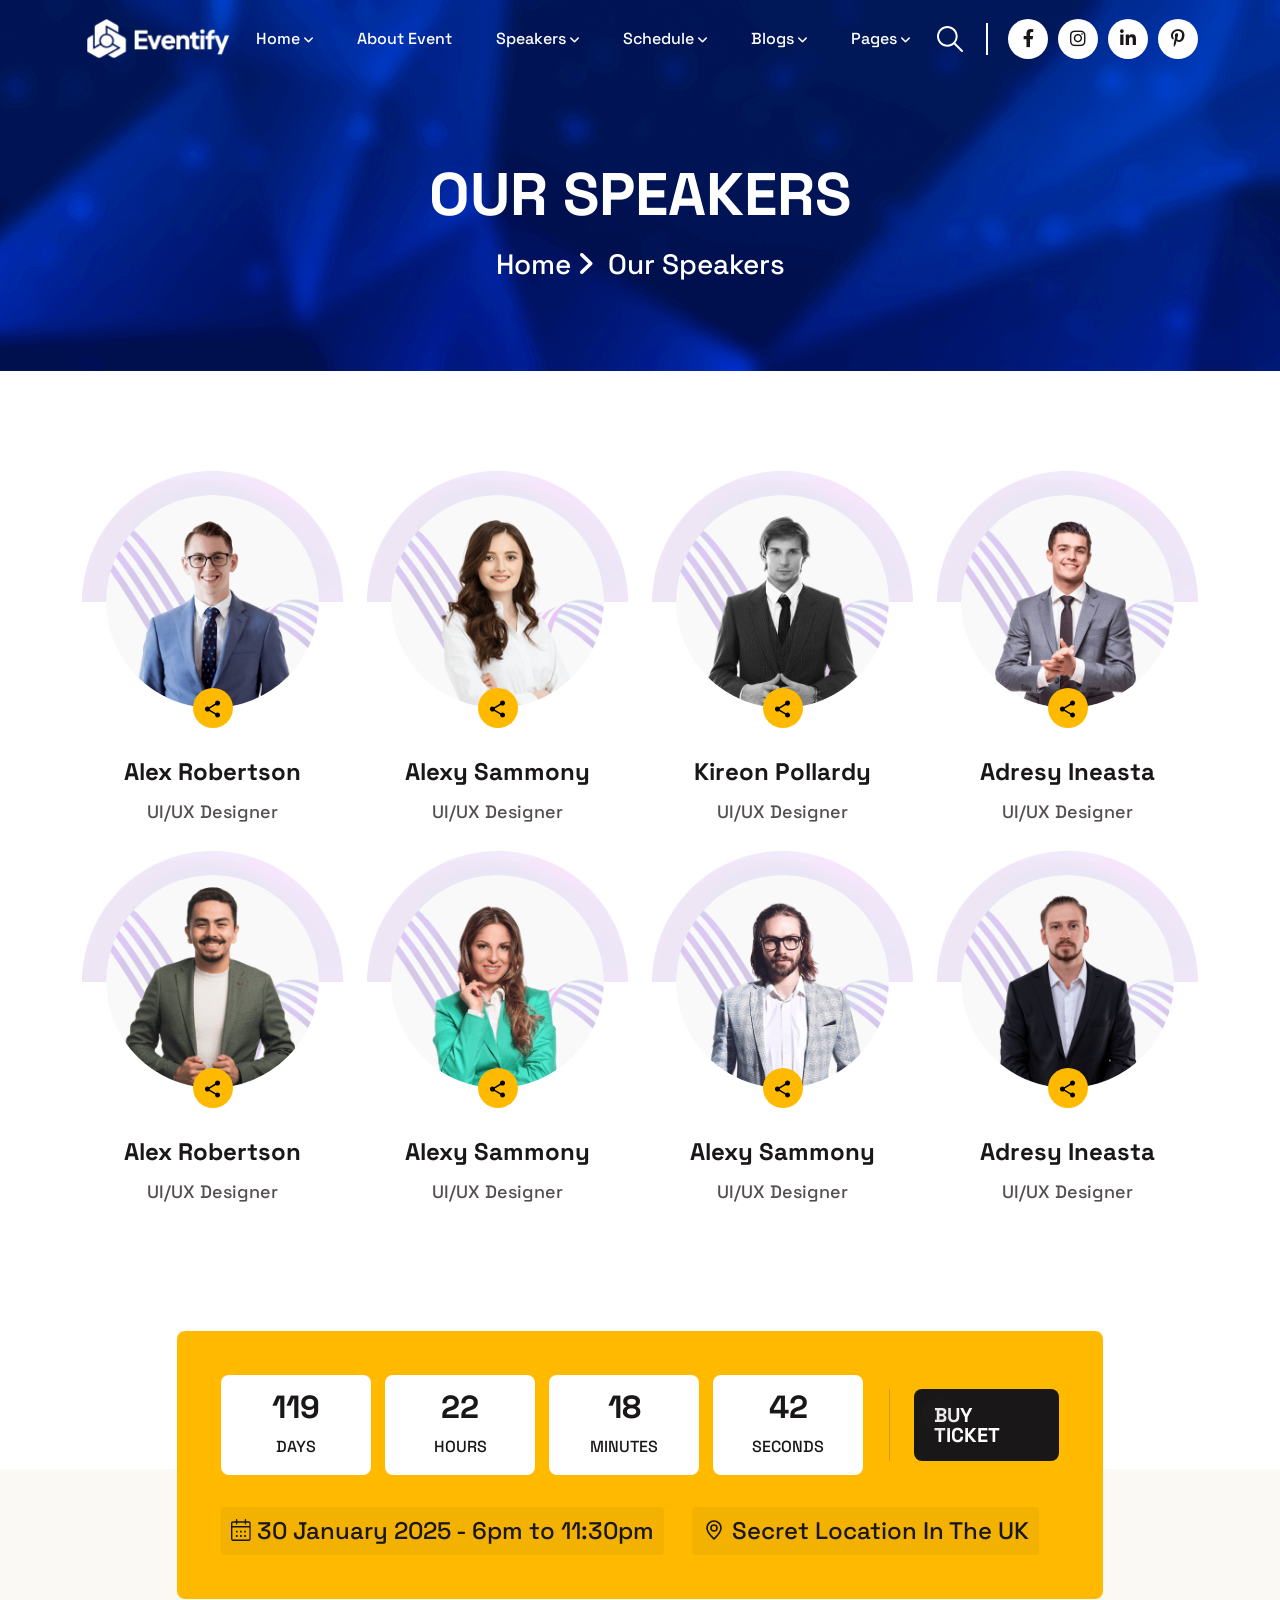
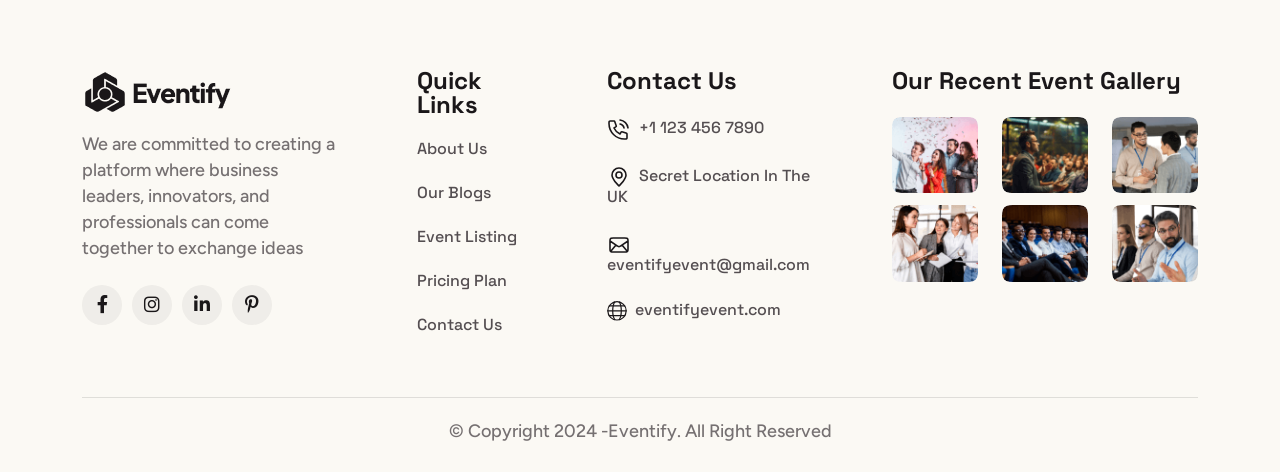
==== speakers.html @ 8be5aff8 "files" ====
<!DOCTYPE html>
<html lang="en">
	<head>
		<meta charset="UTF-8" />
		<meta name="viewport" content="width=device-width, initial-scale=1.0" />
		<title>Eventify- Event And Conference Theme</title>

		<!--=====FAB ICON=======-->
		<link rel="shortcut icon" href="assets/img/logo/fav-logo1.png" />

		<!--===== CSS LINK =======-->
		<link rel="stylesheet" href="assets/css/vendor/bootstrap.min.css" />
		<link rel="stylesheet" href="assets/css/vendor/aos.css" />
		<link rel="stylesheet" href="assets/css/vendor/fontawesome.css" />
		<link rel="stylesheet" href="assets/css/vendor/magnific-popup.css" />
		<link rel="stylesheet" href="assets/css/vendor/mobile.css" />
		<link rel="stylesheet" href="assets/css/vendor/owlcarousel.min.css" />
		<link rel="stylesheet" href="assets/css/vendor/sidebar.css" />
		<link rel="stylesheet" href="assets/css/vendor/slick-slider.css" />
		<link rel="stylesheet" href="assets/css/vendor/nice-select.css" />
		<link rel="stylesheet" href="assets/css/vendor/odometer.css" />
		<link rel="stylesheet" href="assets/css/main.css" />

		<!--=====  JS SCRIPT LINK =======-->
		<script src="assets/js/vendor/jquery-3.7.1.min.js"></script>
	</head>
	<body class="homepage1-body">
		<!-- Popup Section -->
		<div id="popup" class="popup-overlay d-none">
			<div class="popup-content">
				<span class="close-btn" id="close-popup">&times;</span>
				<div class="popup-icon">
					<img src="assets/img/logo/popup-logo.png" alt="" />
				</div>
				<div class="space32"></div>
				<div class="heading2">
					<h2>Grow your business with our agency</h2>
					<div class="space8"></div>
					<ul>
						<li><img src="assets/img/icons/check3.svg" alt="" />Elevate User Experience Expertise</li>
						<li><img src="assets/img/icons/check3.svg" alt="" /> Elevate Your UI/UX Skills Designer</li>
						<li><img src="assets/img/icons/check3.svg" alt="" />Join Leading UI/UX Event the Year</li>
					</ul>
				</div>
				<div class="space50"></div>
				<a class="vl-btn2" href="contact.html"
					><span class="demo">Buy Ticket Now</span><span class="arrow"><i class="fa-solid fa-arrow-right"></i></span>
				</a>
				<p class="no-thanks">No thanks</p>
			</div>
		</div>
		<!--===== PRELOADER STARTS =======-->
		<div class="preloader">
			<div class="loading-container">
				<div class="loading"></div>
				<div id="loading-icon"><img src="assets/img/logo/preloader.png" alt="" /></div>
			</div>
		</div>
		<!--===== PRELOADER ENDS =======-->

		<!--===== PAGE PROGRESS START=======-->
		<div class="paginacontainer">
			<div class="progress-wrap">
				<svg class="progress-circle svg-content" width="100%" height="100%" viewBox="-1 -1 102 102">
					<path d="M50,1 a49,49 0 0,1 0,98 a49,49 0 0,1 0,-98" />
				</svg>
			</div>
		</div>
		<!--===== PAGE PROGRESS END=======-->

		<!--=====HEADER START=======-->
		<header>
			<div class="header-area homepage1 header header-sticky d-none d-lg-block" id="header">
				<div class="container">
					<div class="row">
						<div class="col-lg-12">
							<div class="header-elements">
								<div class="site-logo">
									<a href="index.html"><img src="assets/img/logo/logo1.png" alt="" /></a>
								</div>
								<div class="main-menu">
									<ul>
										<li>
											<a href="#">Home <i class="fa-solid fa-angle-down"></i></a>
											<div class="tp-submenu">
												<div class="row">
													<div class="col-lg-12">
														<div class="all-images-menu">
															<div class="homemenu-thumb">
																<div class="img1">
																	<img src="assets/img/all-images/demo/demo-img1.png" alt="" />
																</div>
																<div class="homemenu-btn">
																	<a class="vl-btn1" href="index.html">View Demo </a>
																</div>
																<div class="homemenu-text">
																	<a href="index.html">Eventify-Homepage 01</a>
																</div>
															</div>

															<div class="homemenu-thumb">
																<div class="img1">
																	<img src="assets/img/all-images/demo/demo-img2.png" alt="" />
																</div>
																<div class="homemenu-btn">
																	<a class="vl-btn1" href="index2.html">View Demo </a>
																</div>
																<div class="homemenu-text">
																	<a href="index2.html">Eventify-Homepage 02</a>
																</div>
															</div>

															<div class="homemenu-thumb">
																<div class="img1">
																	<img src="assets/img/all-images/demo/demo-img3.png" alt="" />
																</div>
																<div class="homemenu-btn">
																	<a class="vl-btn1" href="index3.html">View Demo </a>
																</div>
																<div class="homemenu-text">
																	<a href="index3.html">Eventify-Homepage 03</a>
																</div>
															</div>

															<div class="homemenu-thumb">
																<div class="img1">
																	<img src="assets/img/all-images/demo/demo-img4.png" alt="" />
																</div>
																<div class="homemenu-btn">
																	<a class="vl-btn1" href="index4.html">View Demo </a>
																</div>
																<div class="homemenu-text">
																	<a href="index4.html">Eventify-Homepage 04</a>
																</div>
															</div>

															<div class="homemenu-thumb" style="margin: 0">
																<div class="img1">
																	<img src="assets/img/all-images/demo/demo-img5.png" alt="" />
																</div>
																<div class="homemenu-btn">
																	<a class="vl-btn1" href="index5.html">View Demo </a>
																</div>
																<div class="homemenu-text">
																	<a href="index5.html">Eventify-Homepage 05</a>
																</div>
															</div>
														</div>

														<div class="all-images-menu">
															<div class="homemenu-thumb">
																<div class="img1">
																	<img src="assets/img/all-images/demo/demo-img6.png" alt="" />
																</div>
																<div class="homemenu-btn">
																	<a class="vl-btn1" href="index6.html">View Demo </a>
																</div>
																<div class="homemenu-text">
																	<a href="index6.html">Eventify-Homepage 06</a>
																</div>
															</div>

															<div class="homemenu-thumb">
																<div class="img1">
																	<img src="assets/img/all-images/demo/demo-img7.png" alt="" />
																</div>
																<div class="homemenu-btn">
																	<a class="vl-btn1" href="index7.html">View Demo </a>
																</div>
																<div class="homemenu-text">
																	<a href="index7.html">Eventify-Homepage 07</a>
																</div>
															</div>

															<div class="homemenu-thumb">
																<div class="img1">
																	<img src="assets/img/all-images/demo/demo-img8.png" alt="" />
																</div>
																<div class="homemenu-btn">
																	<a class="vl-btn1" href="index8.html">View Demo </a>
																</div>
																<div class="homemenu-text">
																	<a href="index8.html">Eventify-Homepage 08</a>
																</div>
															</div>

															<div class="homemenu-thumb">
																<div class="img1">
																	<img src="assets/img/all-images/demo/demo-img9.png" alt="" />
																</div>
																<div class="homemenu-btn">
																	<a class="vl-btn1" href="index9.html">View Demo </a>
																</div>
																<div class="homemenu-text">
																	<a href="index9.html">Eventify-Homepage 09</a>
																</div>
															</div>

															<div class="homemenu-thumb" style="margin: 0">
																<div class="img1">
																	<img src="assets/img/all-images/demo/demo-img10.png" alt="" />
																</div>
																<div class="homemenu-btn">
																	<a class="vl-btn1" href="index10.html">View Demo </a>
																</div>
																<div class="homemenu-text">
																	<a href="index10.html">Eventify-Homepage 10</a>
																</div>
															</div>
														</div>
													</div>
												</div>
											</div>
										</li>
										<li><a href="about.html">About Event</a></li>
										<li>
											<a href="#">Speakers <i class="fa-solid fa-angle-down"></i></a>
											<ul class="dropdown-padding">
												<li><a href="speakers.html">Speakers</a></li>
												<li><a href="speakers-single.html">Speakers Details</a></li>
											</ul>
										</li>

										<li>
											<a href="#">Schedule <i class="fa-solid fa-angle-down"></i></a>
											<ul class="dropdown-padding">
												<li><a href="event.html">Our Event</a></li>
												<li><a href="event-schedule.html">Event Schedule</a></li>
												<li><a href="event-single.html">Event Details</a></li>
											</ul>
										</li>
										<li>
											<a href="#">Blogs <i class="fa-solid fa-angle-down"></i></a>
											<ul class="dropdown-padding">
												<li><a href="blog.html">Our Blog</a></li>
												<li><a href="blog-single.html">Blog Details</a></li>
											</ul>
										</li>
										<li>
											<a href="#">Pages <i class="fa-solid fa-angle-down"></i></a>
											<ul class="dropdown-padding">
												<li><a href="memories.html">Our Memories</a></li>
												<li><a href="pricing-plan.html">Pricing Plan</a></li>
												<li><a href="faq.html">FAQ,s</a></li>
												<li><a href="contact.html">Contact Us</a></li>
											</ul>
										</li>
									</ul>
								</div>
								<div class="btn-area">
									<div class="search-icon header__search header-search-btn">
										<a href="#"><img src="assets/img/icons/search1.svg" alt="" /></a>
									</div>
									<ul>
										<li>
											<a href="#"><i class="fa-brands fa-facebook-f"></i></a>
										</li>
										<li>
											<a href="#"><i class="fa-brands fa-instagram"></i></a>
										</li>
										<li>
											<a href="#"><i class="fa-brands fa-linkedin-in"></i></a>
										</li>
										<li>
											<a href="#" class="m-0"><i class="fa-brands fa-pinterest-p"></i></a>
										</li>
									</ul>
								</div>

								<div class="header-search-form-wrapper">
									<div class="tx-search-close tx-close"><i class="fa-solid fa-xmark"></i></div>
									<div class="header-search-container">
										<form role="search" class="search-form">
											<input type="search" class="search-field" placeholder="Search …" value="" name="s" />
											<button type="submit" class="search-submit"><img src="assets/img/icons/search1.svg" alt="" /></button>
										</form>
									</div>
								</div>
								<div class="body-overlay"></div>
							</div>
						</div>
					</div>
				</div>
			</div>
		</header>
		<!--=====HEADER END =======-->

		<!--===== MOBILE HEADER STARTS =======-->
		<div class="mobile-header mobile-haeder1 d-block d-lg-none">
			<div class="container-fluid">
				<div class="col-12">
					<div class="mobile-header-elements">
						<div class="mobile-logo">
							<a href="index.html"><img src="assets/img/logo/logo1.png" alt="" /></a>
						</div>
						<div class="mobile-nav-icon dots-menu">
							<i class="fa-solid fa-bars-staggered"></i>
						</div>
					</div>
				</div>
			</div>
		</div>

		<div class="mobile-sidebar mobile-sidebar1">
			<div class="logosicon-area">
				<div class="logos">
					<img src="assets/img/logo/logo2.png" alt="" />
				</div>
				<div class="menu-close">
					<i class="fa-solid fa-xmark"></i>
				</div>
			</div>
			<div class="mobile-nav mobile-nav1">
				<ul class="mobile-nav-list nav-list1">
					<li>
						<a href="#">Home </a>
						<ul class="sub-menu">
							<li><a href="index.html">Home One</a></li>
							<li><a href="index2.html">Home Two</a></li>
							<li><a href="index3.html">Home Three</a></li>
							<li><a href="index4.html">Home Four</a></li>
							<li><a href="index5.html">Home Five</a></li>
							<li><a href="index6.html">Home Six</a></li>
							<li><a href="index7.html">Home Seven</a></li>
							<li><a href="index8.html">Home Eight</a></li>
							<li><a href="index9.html">Home Nine</a></li>
							<li><a href="index10.html">Home Ten</a></li>
						</ul>
					</li>
					<li><a href="about.html">About Event</a></li>
					<li>
						<a href="features.html">Speakers</a>
						<ul class="sub-menu">
							<li><a href="speakers.html">Speakers</a></li>
							<li><a href="speakers-single.html">Speakers Details</a></li>
						</ul>
					</li>
					<li>
						<a href="features.html">Schedule</a>
						<ul class="sub-menu">
							<li><a href="event.html">Our Event</a></li>
							<li><a href="event-schedule.html">Event Schedule</a></li>
							<li><a href="event-single.html">Event Details</a></li>
						</ul>
					</li>
					<li>
						<a href="#">Blogs</a>
						<ul class="sub-menu">
							<li><a href="blog.html">Our Blog</a></li>
							<li><a href="blog-single.html">Blog Details</a></li>
						</ul>
					</li>
					<li>
						<a href="#">Pages</a>
						<ul class="sub-menu">
							<li><a href="memories.html">Our Memories</a></li>
							<li><a href="pricing-plan.html">Pricing Plan</a></li>
							<li><a href="faq.html">FAQ,s</a></li>
							<li><a href="contact.html">Contact Us</a></li>
						</ul>
					</li>
					<li><a href="contact.html">Contact Us</a></li>
				</ul>
				<div class="allmobilesection">
					<a href="contact.html" class="vl-btn1">Contact Now</a>
					<div class="single-footer">
						<h3>Contact Info</h3>
						<div class="footer1-contact-info">
							<div class="contact-info-single">
								<div class="contact-info-icon">
									<span><i class="fa-solid fa-phone-volume"></i></span>
								</div>
								<div class="contact-info-text">
									<a href="tel:+3(924)4596512">+3(924)4596512</a>
								</div>
							</div>
							<div class="contact-info-single">
								<div class="contact-info-icon">
									<span><i class="fa-solid fa-envelope"></i></span>
								</div>
								<div class="contact-info-text">
									<a href="mailto:info@example.com">info@example.com</a>
								</div>
							</div>
							<div class="single-footer">
								<h3>Our Location</h3>
								<div class="contact-info-single">
									<div class="contact-info-icon">
										<span><i class="fa-solid fa-location-dot"></i></span>
									</div>
									<div class="contact-info-text">
										<a href="mailto:info@example.com"
											>55 East Birchwood Ave.Brooklyn, <br />
											New York 11201,United States</a
										>
									</div>
								</div>
							</div>
							<div class="single-footer">
								<h3>Social Links</h3>
								<div class="social-links-mobile-menu">
									<ul>
										<li>
											<a href="#"><i class="fa-brands fa-facebook-f"></i></a>
										</li>
										<li>
											<a href="#"><i class="fa-brands fa-instagram"></i></a>
										</li>
										<li>
											<a href="#"><i class="fa-brands fa-linkedin-in"></i></a>
										</li>
										<li>
											<a href="#"><i class="fa-brands fa-youtube"></i></a>
										</li>
									</ul>
								</div>
							</div>
						</div>
					</div>
				</div>
			</div>
		</div>
		<!--===== MOBILE HEADER STARTS =======-->

		<!--===== HERO AREA STARTS =======-->
		<div class="inner-page-header" style="background-image: url(assets/img/bg/header-bg6.png)">
			<div class="container">
				<div class="row">
					<div class="col-lg-5 m-auto">
						<div class="heading1 text-center">
							<h1>Our Speakers</h1>
							<div class="space20"></div>
							<a href="index.html">Home <i class="fa-solid fa-angle-right"></i> <span>Our Speakers</span></a>
						</div>
					</div>
				</div>
			</div>
		</div>
		<!--===== HERO AREA ENDS =======-->

		<!--===== TEAM AREA STARTS =======-->
		<div class="team-sperkers-section-area sp1">
			<div class="container">
				<div class="row">
					<div class="col-lg-3 col-md-6">
						<div class="our-team-boxarea">
							<div class="team-widget-area">
								<img src="assets/img/elements/elements25.png" alt="" class="elements21" />
								<img src="assets/img/elements/elements26.png" alt="" class="elements22" />
								<div class="img1">
									<img src="assets/img/all-images/team/team-img12.png" alt="" class="team-img4" />
									<div class="share">
										<a href="#"><img src="assets/img/icons/share1.svg" alt="" /></a>
									</div>
									<ul>
										<li>
											<a href="#" class="icon1"><i class="fa-brands fa-facebook-f"></i></a>
										</li>
										<li>
											<a href="#" class="icon2"><i class="fa-brands fa-linkedin-in"></i></a>
										</li>
										<li>
											<a href="#" class="icon3"><i class="fa-brands fa-instagram"></i></a>
										</li>
										<li>
											<a href="#" class="icon4"><i class="fa-brands fa-pinterest-p"></i></a>
										</li>
									</ul>
								</div>
							</div>
							<div class="space28"></div>
							<div class="content-area">
								<a href="speakers-single.html">Alex Robertson</a>
								<div class="space16"></div>
								<p>UI/UX Designer</p>
							</div>
						</div>
					</div>

					<div class="col-lg-3 col-md-6">
						<div class="our-team-boxarea">
							<div class="team-widget-area">
								<img src="assets/img/elements/elements25.png" alt="" class="elements21" />
								<img src="assets/img/elements/elements26.png" alt="" class="elements22" />
								<div class="img1">
									<img src="assets/img/all-images/team/team-img13.png" alt="" class="team-img4" />
									<div class="share">
										<a href="#"><img src="assets/img/icons/share1.svg" alt="" /></a>
									</div>
									<ul>
										<li>
											<a href="#" class="icon1"><i class="fa-brands fa-facebook-f"></i></a>
										</li>
										<li>
											<a href="#" class="icon2"><i class="fa-brands fa-linkedin-in"></i></a>
										</li>
										<li>
											<a href="#" class="icon3"><i class="fa-brands fa-instagram"></i></a>
										</li>
										<li>
											<a href="#" class="icon4"><i class="fa-brands fa-pinterest-p"></i></a>
										</li>
									</ul>
								</div>
							</div>
							<div class="space28"></div>
							<div class="content-area">
								<a href="speakers-single.html">Alexy Sammony</a>
								<div class="space16"></div>
								<p>UI/UX Designer</p>
							</div>
						</div>
					</div>
					<div class="col-lg-3 col-md-6">
						<div class="our-team-boxarea">
							<div class="team-widget-area">
								<img src="assets/img/elements/elements25.png" alt="" class="elements21" />
								<img src="assets/img/elements/elements26.png" alt="" class="elements22" />
								<div class="img1">
									<img src="assets/img/all-images/team/team-img14.png" alt="" class="team-img4" />
									<div class="share">
										<a href="#"><img src="assets/img/icons/share1.svg" alt="" /></a>
									</div>
									<ul>
										<li>
											<a href="#" class="icon1"><i class="fa-brands fa-facebook-f"></i></a>
										</li>
										<li>
											<a href="#" class="icon2"><i class="fa-brands fa-linkedin-in"></i></a>
										</li>
										<li>
											<a href="#" class="icon3"><i class="fa-brands fa-instagram"></i></a>
										</li>
										<li>
											<a href="#" class="icon4"><i class="fa-brands fa-pinterest-p"></i></a>
										</li>
									</ul>
								</div>
							</div>
							<div class="space28"></div>
							<div class="content-area">
								<a href="speakers-single.html">Kireon Pollardy</a>
								<div class="space16"></div>
								<p>UI/UX Designer</p>
							</div>
						</div>
					</div>
					<div class="col-lg-3 col-md-6">
						<div class="our-team-boxarea">
							<div class="team-widget-area">
								<img src="assets/img/elements/elements25.png" alt="" class="elements21" />
								<img src="assets/img/elements/elements26.png" alt="" class="elements22" />
								<div class="img1">
									<img src="assets/img/all-images/team/team-img15.png" alt="" class="team-img4" />
									<div class="share">
										<a href="#"><img src="assets/img/icons/share1.svg" alt="" /></a>
									</div>
									<ul>
										<li>
											<a href="#" class="icon1"><i class="fa-brands fa-facebook-f"></i></a>
										</li>
										<li>
											<a href="#" class="icon2"><i class="fa-brands fa-linkedin-in"></i></a>
										</li>
										<li>
											<a href="#" class="icon3"><i class="fa-brands fa-instagram"></i></a>
										</li>
										<li>
											<a href="#" class="icon4"><i class="fa-brands fa-pinterest-p"></i></a>
										</li>
									</ul>
								</div>
							</div>
							<div class="space28"></div>
							<div class="content-area">
								<a href="speakers-single.html">Adresy Ineasta</a>
								<div class="space16"></div>
								<p>UI/UX Designer</p>
							</div>
						</div>
					</div>
					<div class="col-lg-3 col-md-6">
						<div class="our-team-boxarea">
							<div class="team-widget-area">
								<img src="assets/img/elements/elements25.png" alt="" class="elements21" />
								<img src="assets/img/elements/elements26.png" alt="" class="elements22" />
								<div class="img1">
									<img src="assets/img/all-images/team/team-img16.png" alt="" class="team-img4" />
									<div class="share">
										<a href="#"><img src="assets/img/icons/share1.svg" alt="" /></a>
									</div>
									<ul>
										<li>
											<a href="#" class="icon1"><i class="fa-brands fa-facebook-f"></i></a>
										</li>
										<li>
											<a href="#" class="icon2"><i class="fa-brands fa-linkedin-in"></i></a>
										</li>
										<li>
											<a href="#" class="icon3"><i class="fa-brands fa-instagram"></i></a>
										</li>
										<li>
											<a href="#" class="icon4"><i class="fa-brands fa-pinterest-p"></i></a>
										</li>
									</ul>
								</div>
							</div>
							<div class="space28"></div>
							<div class="content-area">
								<a href="speakers-single.html">Alex Robertson</a>
								<div class="space16"></div>
								<p>UI/UX Designer</p>
							</div>
						</div>
					</div>
					<div class="col-lg-3 col-md-6">
						<div class="our-team-boxarea">
							<div class="team-widget-area">
								<img src="assets/img/elements/elements25.png" alt="" class="elements21" />
								<img src="assets/img/elements/elements26.png" alt="" class="elements22" />
								<div class="img1">
									<img src="assets/img/all-images/team/team-img17.png" alt="" class="team-img4" />
									<div class="share">
										<a href="#"><img src="assets/img/icons/share1.svg" alt="" /></a>
									</div>
									<ul>
										<li>
											<a href="#" class="icon1"><i class="fa-brands fa-facebook-f"></i></a>
										</li>
										<li>
											<a href="#" class="icon2"><i class="fa-brands fa-linkedin-in"></i></a>
										</li>
										<li>
											<a href="#" class="icon3"><i class="fa-brands fa-instagram"></i></a>
										</li>
										<li>
											<a href="#" class="icon4"><i class="fa-brands fa-pinterest-p"></i></a>
										</li>
									</ul>
								</div>
							</div>
							<div class="space28"></div>
							<div class="content-area">
								<a href="speakers-single.html">Alexy Sammony</a>
								<div class="space16"></div>
								<p>UI/UX Designer</p>
							</div>
						</div>
					</div>
					<div class="col-lg-3 col-md-6">
						<div class="our-team-boxarea">
							<div class="team-widget-area">
								<img src="assets/img/elements/elements25.png" alt="" class="elements21" />
								<img src="assets/img/elements/elements26.png" alt="" class="elements22" />
								<div class="img1">
									<img src="assets/img/all-images/team/team-img18.png" alt="" class="team-img4" />
									<div class="share">
										<a href="#"><img src="assets/img/icons/share1.svg" alt="" /></a>
									</div>
									<ul>
										<li>
											<a href="#" class="icon1"><i class="fa-brands fa-facebook-f"></i></a>
										</li>
										<li>
											<a href="#" class="icon2"><i class="fa-brands fa-linkedin-in"></i></a>
										</li>
										<li>
											<a href="#" class="icon3"><i class="fa-brands fa-instagram"></i></a>
										</li>
										<li>
											<a href="#" class="icon4"><i class="fa-brands fa-pinterest-p"></i></a>
										</li>
									</ul>
								</div>
							</div>
							<div class="space28"></div>
							<div class="content-area">
								<a href="speakers-single.html">Alexy Sammony</a>
								<div class="space16"></div>
								<p>UI/UX Designer</p>
							</div>
						</div>
					</div>
					<div class="col-lg-3 col-md-6">
						<div class="our-team-boxarea">
							<div class="team-widget-area">
								<img src="assets/img/elements/elements25.png" alt="" class="elements21" />
								<img src="assets/img/elements/elements26.png" alt="" class="elements22" />
								<div class="img1">
									<img src="assets/img/all-images/team/team-img19.png" alt="" class="team-img4" />
									<div class="share">
										<a href="#"><img src="assets/img/icons/share1.svg" alt="" /></a>
									</div>
									<ul>
										<li>
											<a href="#" class="icon1"><i class="fa-brands fa-facebook-f"></i></a>
										</li>
										<li>
											<a href="#" class="icon2"><i class="fa-brands fa-linkedin-in"></i></a>
										</li>
										<li>
											<a href="#" class="icon3"><i class="fa-brands fa-instagram"></i></a>
										</li>
										<li>
											<a href="#" class="icon4"><i class="fa-brands fa-pinterest-p"></i></a>
										</li>
									</ul>
								</div>
							</div>
							<div class="space28"></div>
							<div class="content-area">
								<a href="speakers-single.html">Adresy Ineasta</a>
								<div class="space16"></div>
								<p>UI/UX Designer</p>
							</div>
						</div>
					</div>
				</div>
			</div>
		</div>
		<!--===== TEAM AREA ENDS =======-->

		<!--===== CTA AREA STARTS =======-->
		<div class="cta1-section-area d-lg-block d-block">
			<div class="container">
				<div class="row">
					<div class="col-lg-10 m-auto">
						<div class="cta1-main-boxarea">
							<div class="timer-btn-area">
								<div class="timer">
									<div class="time-box">
										<span id="days1" class="time-value">119</span>
										<br />
									</div>
									<div class="space14"></div>
									<div class="time-box">
										<span id="hours1" class="time-value">22</span>
										<br />
									</div>
									<div class="space14"></div>
									<div class="time-box">
										<span id="minutes1" class="time-value">18</span>
										<br />
									</div>
									<div class="space14"></div>
									<div class="time-box" style="margin: 0 26px 0 0">
										<span id="seconds1" class="time-value">44</span>
										<br />
									</div>
								</div>
								<div class="btn-area1">
									<a href="pricing-plan.html" class="vl-btn1">Buy Ticket</a>
								</div>
							</div>
							<ul>
								<li>
									<a href="#"><img src="assets/img/icons/calender1.svg" alt="" />30 January 2025 - 6pm to 11:30pm</a>
								</li>
								<li class="m-0">
									<a href="#"><img src="assets/img/icons/location1.svg" alt="" />Secret Location In The UK</a>
								</li>
							</ul>
						</div>
					</div>
				</div>
			</div>
		</div>
		<!--===== CTA AREA ENDS =======-->

		<!--===== CTA AREA STARTS =======-->
		<div class="cta1-section-area d-lg-none d-block">
			<div class="container">
				<div class="row">
					<div class="col-lg-10 m-auto">
						<div class="cta1-main-boxarea">
							<div class="timer-btn-area">
								<div class="timer">
									<div class="time-box">
										<span id="days" class="time-value">119</span>
										<br />
									</div>
									<div class="space14"></div>
									<div class="time-box">
										<span id="hours" class="time-value">22</span>
										<br />
									</div>
									<div class="space14"></div>
									<div class="time-box">
										<span id="minutes" class="time-value">18</span>
										<br />
									</div>
									<div class="space14"></div>
									<div class="time-box" style="margin: 0 26px 0 0">
										<span id="seconds" class="time-value">44</span>
										<br />
									</div>
								</div>
								<div class="btn-area1">
									<a href="pricing-plan.html" class="vl-btn1">Buy Ticket</a>
								</div>
							</div>
							<ul>
								<li>
									<a href="#"><img src="assets/img/icons/calender1.svg" alt="" />30 January 2025 - 6pm to 11:30pm</a>
								</li>
								<li class="m-0">
									<a href="#"><img src="assets/img/icons/location1.svg" alt="" />Secret Location In The UK</a>
								</li>
							</ul>
						</div>
					</div>
				</div>
			</div>
		</div>
		<!--===== CTA AREA ENDS =======-->

		<!--===== FOOTER AREA STARTS =======-->
		<div class="footer1-sertion-area">
			<div class="container">
				<div class="row">
					<div class="col-lg-3 col-md-6">
						<div class="footer-logo-area">
							<img src="assets/img/logo/logo2.png" alt="" />
							<div class="space16"></div>
							<p>We are committed to creating a platform where business leaders, innovators, and professionals can come together to exchange ideas</p>
							<div class="space24"></div>
							<ul>
								<li>
									<a href="#"><i class="fa-brands fa-facebook-f"></i></a>
								</li>
								<li>
									<a href="#"><i class="fa-brands fa-instagram"></i></a>
								</li>
								<li>
									<a href="#"><i class="fa-brands fa-linkedin-in"></i></a>
								</li>
								<li>
									<a href="#" class="m-0"><i class="fa-brands fa-pinterest-p"></i></a>
								</li>
							</ul>
						</div>
					</div>
					<div class="col-lg-2 col-md-6">
						<div class="link-content">
							<h3>Quick Links</h3>
							<ul>
								<li><a href="about.html">About Us</a></li>
								<li><a href="blog.html">Our Blogs</a></li>
								<li><a href="event.html">Event Listing</a></li>
								<li><a href="pricing-plan.html">Pricing Plan</a></li>
								<li><a href="contact.html">Contact Us</a></li>
							</ul>
						</div>
					</div>

					<div class="col-lg-3 col-md-6">
						<div class="link-content2">
							<h3>Contact Us</h3>
							<ul>
								<li>
									<a href="tel:+11234567890"><img src="assets/img/icons/phn1.svg" alt="" />+1 123 456 7890</a>
								</li>
								<li>
									<a href="#"><img src="assets/img/icons/location1.svg" alt="" />Secret Location In The UK</a>
								</li>
								<li>
									<a href="mailto:eventifyevent@gmail.com"><img src="assets/img/icons/mail1.svg" alt="" />eventifyevent@gmail.com</a>
								</li>
								<li>
									<a href="#"> <img src="assets/img/icons/world1.svg" alt="" />eventifyevent.com</a>
								</li>
							</ul>
						</div>
					</div>
					<div class="col-lg-4 col-md-6">
						<div class="footer-social-box">
							<h3>Our Recent Event Gallery</h3>
							<div class="space12"></div>
							<div class="row">
								<div class="col-lg-4 col-md-4 col-4">
									<div class="img1">
										<img src="assets/img/all-images/footer/footer-img1.png" alt="" />
										<div class="icons">
											<a href="#"><i class="fa-brands fa-instagram"></i></a>
										</div>
									</div>
								</div>
								<div class="col-lg-4 col-md-4 col-4">
									<div class="img1">
										<img src="assets/img/all-images/footer/footer-img2.png" alt="" />
										<div class="icons">
											<a href="#"><i class="fa-brands fa-instagram"></i></a>
										</div>
									</div>
								</div>
								<div class="col-lg-4 col-md-4 col-4">
									<div class="img1">
										<img src="assets/img/all-images/footer/footer-img3.png" alt="" />
										<div class="icons">
											<a href="#"><i class="fa-brands fa-instagram"></i></a>
										</div>
									</div>
								</div>
								<div class="col-lg-4 col-md-4 col-4">
									<div class="img1">
										<img src="assets/img/all-images/footer/footer-img4.png" alt="" />
										<div class="icons">
											<a href="#"><i class="fa-brands fa-instagram"></i></a>
										</div>
									</div>
								</div>
								<div class="col-lg-4 col-md-4 col-4">
									<div class="img1">
										<img src="assets/img/all-images/footer/footer-img5.png" alt="" />
										<div class="icons">
											<a href="#"><i class="fa-brands fa-instagram"></i></a>
										</div>
									</div>
								</div>
								<div class="col-lg-4 col-md-4 col-4">
									<div class="img1">
										<img src="assets/img/all-images/footer/footer-img6.png" alt="" />
										<div class="icons">
											<a href="#"><i class="fa-brands fa-instagram"></i></a>
										</div>
									</div>
								</div>
							</div>
						</div>
					</div>
				</div>
				<div class="space60"></div>
				<div class="row">
					<div class="col-lg-12">
						<div class="copyright">
							<p>&copy; Copyright 2024 -Eventify. All Right Reserved</p>
						</div>
					</div>
				</div>
			</div>
		</div>
		<!--===== FOOTER AREA ENDS =======-->

		<!--===== JS SCRIPT LINK =======-->
		<script src="assets/js/vendor/bootstrap.min.js"></script>
		<script src="assets/js/vendor/fontawesome.js"></script>
		<script src="assets/js/vendor/aos.js"></script>
		<script src="assets/js/vendor/jquery.appear.js"></script>
		<script src="assets/js/vendor/jquery.odometer.min.js"></script>
		<script src="assets/js/vendor/sidebar.js"></script>
		<script src="assets/js/vendor/magnific-popup.js"></script>
		<script src="assets/js/vendor/gsap.min.js"></script>
		<script src="assets/js/vendor/ScrollTrigger.min.js"></script>
		<script src="assets/js/vendor/Splitetext.js"></script>
		<script src="assets/js/vendor/mobilemenu.js"></script>
		<script src="assets/js/vendor/owlcarousel.min.js"></script>
		<script src="assets/js/vendor/nice-select.js"></script>
		<script src="assets/js/vendor/waypoints.js"></script>
		<script src="assets/js/vendor/slick-slider.js"></script>
		<script src="assets/js/vendor/circle-progress.js"></script>
		<script src="assets/js/main.js"></script>
	</body>
</html>
---- assets/css/vendor/mobile.css ----
/*

Plugin Name: Multi Drop Down Mobile menu
version: 1.0
Author: Abdul Rabby
Desc: 



*/




/*Base css*/

*{
    margin: 0;
    padding: 0;
}
body{
    font-size: 16px;
    font-family: "Figtree", sans-serif;
}

a, a:hover{
    outline: none;
    text-decoration: none;
}

ul, li{
    list-style: none;
}




/*Menu Css*/

.mobile-logo a{
    font-size: 20px;
    font-weight: 500;
    color: #161616;
    text-decoration: none;
}


.mobile-header {
    position: absolute;
    top: 0;
    left: 0;
    width: 100%;
    padding: 17px 0;
    z-index: 9;
    
}

.mobile-header-elements {
    display: flex;
    align-items: center;
    justify-content: space-between;
}

.mobile-nav-icon {
    font-size: 23px;
    border: 1px solid;
    width: 40px;
    height: 40px;
    display: flex;
    align-items: center;
    justify-content: center;
    border-radius: 4px;
    color: #161616;
}



.mobile-sidebar {
    position: fixed;
    height: 100%;
    width: 100%;
    background:#F6F6EC;
    z-index: 99;
    padding: 40px 30px;
    left: -100%;
    top: 0;
    visibility: hidden;
    opacity: 0;
    transition: all .3s;
    
    
}

.mobile-sidebar .contact-icon{
    background: #161616;
}


.mobile-sidebar.mobile-menu-active{
    left: 0;
    visibility: visible;
    opacity: 1;
    transition: all .3s;
    overflow-y:scroll ;
}

.menu-close {
    position: absolute;
    right: 20px;
    top: 20px;
    font-size: 25px;
    color: #161616;
    cursor: pointer;
}

.mobile-nav li a {
    font-size: 18px;
    line-height: 24px;
    color: #161616;
    padding: 10px 0;
    display: block;
    font-family: "Figtree", sans-serif;
    font-weight: 500 !important;
}


ul.mobile-nav-list {
    margin-top: 30px;
}


li.has-children {
    position: relative;
    z-index: 2;
}

span.mobile-nav-menu-icon {
    position: absolute;
    right: 0;
    top: 0;
    height: 50px;
    width: 50px;
    text-align: center;
    line-height: 50px;
    color: #161616;
}

ul.mobile-menu-sub {
    display: none;
    position: relative;
    left: 0;
    padding-left: 10px;
    transition: all .3s;
}

ul.mobile-menu-sub.sub-menu-active{
    display: block;
    position: relative;
    transition: all .3s;
}



.mobile-nav li {
    position: relative;
    z-index: 2;
}

span.submenu-button {
    position: absolute;
    width: 100%;
    height: 44px;
    top: 0;
    left: 0;
    z-index: 3;
    transition: all .3s;
}

span.submenu-button:after, span.submenu-button:before {
    position: absolute;
    content: "";
    height: 20px;
    width: 2px;
    background: #161616;
    top: 12px;
    right: 9px;
    transition: all .3s;
}

span.submenu-button:before {
    height: 2px;
    width: 20px;
    right: 0px;
    top: 22px;
}

span.submenu-button.submenu-opened:after {
    visibility: hidden;
    opacity: 0;
}

.sub-menu{
    display: none;
    padding-left: 15px;
}


span.multi-drop-icon {
    position: absolute;
    right: 10px;
    width: 20px;
    height: 100%;
    top: 0;
    text-align: center;
    display: flex;
    align-items: center;
    justify-content: flex-end;
}


ul.mobile-nav-list {
    max-height: 500px;
    overflow-y: scroll;
}
---- assets/css/vendor/owlcarousel.min.css ----
blog/**
 * Owl Carousel v2.3.4
 * Copyright 2013-2018 David Deutsch
 * Licensed under: SEE LICENSE IN https://github.com/OwlCarousel2/OwlCarousel2/blob/master/LICENSE
 */
 .owl-carousel,.owl-carousel .owl-item{-webkit-tap-highlight-color:transparent;position:relative}.owl-carousel{display:none;width:100%;z-index:1}.owl-carousel .owl-stage{position:relative;-ms-touch-action:pan-Y;touch-action:manipulation;-moz-backface-visibility:hidden}.owl-carousel .owl-stage:after{content:".";display:block;clear:both;visibility:hidden;line-height:0;height:0}.owl-carousel .owl-stage-outer{position:relative;overflow:hidden;-webkit-transform:translate3d(0,0,0)}.owl-carousel .owl-item,.owl-carousel .owl-wrapper{-webkit-backface-visibility:hidden;-moz-backface-visibility:hidden;-ms-backface-visibility:hidden;-webkit-transform:translate3d(0,0,0);-moz-transform:translate3d(0,0,0);-ms-transform:translate3d(0,0,0)}.owl-carousel .owl-item{min-height:1px;float:left;-webkit-backface-visibility:hidden;-webkit-touch-callout:none}.owl-carousel .owl-item img{display:block;width:100%}.owl-carousel .owl-dots.disabled,.owl-carousel .owl-nav.disabled{display:none}.no-js .owl-carousel,.owl-carousel.owl-loaded{display:block}.owl-carousel .owl-dot,.owl-carousel .owl-nav .owl-next,.owl-carousel .owl-nav .owl-prev{cursor:pointer;-webkit-user-select:none;-khtml-user-select:none;-moz-user-select:none;-ms-user-select:none;user-select:none}.owl-carousel .owl-nav button.owl-next,.owl-carousel .owl-nav button.owl-prev,.owl-carousel button.owl-dot{background:0 0;color:inherit;border:none;padding:0!important;font:inherit}.owl-carousel.owl-loading{opacity:0;display:block}.owl-carousel.owl-hidden{opacity:0}.owl-carousel.owl-refresh .owl-item{visibility:hidden}.owl-carousel.owl-drag .owl-item{-ms-touch-action:pan-y;touch-action:pan-y;-webkit-user-select:none;-moz-user-select:none;-ms-user-select:none;user-select:none}.owl-carousel.owl-grab{cursor:move;cursor:grab}.owl-carousel.owl-rtl{direction:rtl}.owl-carousel.owl-rtl .owl-item{float:right}.owl-carousel .animated{animation-duration:1s;animation-fill-mode:both}.owl-carousel .owl-animated-in{z-index:0}.owl-carousel .owl-animated-out{z-index:1}.owl-carousel .fadeOut{animation-name:fadeOut}@keyframes fadeOut{0%{opacity:1}100%{opacity:0}}.owl-height{transition:height .5s ease-in-out}.owl-carousel .owl-item .owl-lazy{opacity:0;transition:opacity .4s ease}.owl-carousel .owl-item .owl-lazy:not([src]),.owl-carousel .owl-item .owl-lazy[src^=""]{max-height:0}.owl-carousel .owl-item img.owl-lazy{transform-style:preserve-3d}.owl-carousel .owl-video-wrapper{position:relative;height:100%;background:#000}.owl-carousel .owl-video-play-icon{position:absolute;height:80px;width:80px;left:50%;top:50%;margin-left:-40px;margin-top:-40px;background:url(owl.video.play.png) no-repeat;cursor:pointer;z-index:1;-webkit-backface-visibility:hidden;transition:transform .1s ease}.owl-carousel .owl-video-play-icon:hover{-ms-transform:scale(1.3,1.3);transform:scale(1.3,1.3)}.owl-carousel .owl-video-playing .owl-video-play-icon,.owl-carousel .owl-video-playing .owl-video-tn{display:none}.owl-carousel .owl-video-tn{opacity:0;height:100%;background-position:center center;background-repeat:no-repeat;background-size:contain;transition:opacity .4s ease}.owl-carousel .owl-video-frame{position:relative;z-index:1;height:100%;width:100%}
---- assets/css/vendor/sidebar.css ----
/*!
* metismenu https://github.com/onokumus/metismenu#readme
* A jQuery menu plugin
* @version 3.0.6
* @author Osman Nuri Okumus <onokumus@gmail.com> (https://github.com/onokumus)
* @license: MIT 
*/

.metismenu .arrow {
  float: right;
  line-height: 1.42857;
}

*[dir="rtl"] .metismenu .arrow {
  float: left;
}

/*
   * Require Bootstrap 3.x
   * https://github.com/twbs/bootstrap
  */

.metismenu .glyphicon.arrow:before {
  content: "\e079";
}

.metismenu .mm-active>a>.glyphicon.arrow:before {
  content: "\e114";
}

/*
   * Require Font-Awesome
   * http://fortawesome.github.io/Font-Awesome/
  */

.metismenu .fa.arrow:before {
  content: "\f104";
}

.metismenu .mm-active>a>.fa.arrow:before {
  content: "\f107";
}

/*
   * Require Ionicons
   * http://ionicons.com/
  */

.metismenu .ion.arrow:before {
  content: "\f3d2"
}

.metismenu .mm-active>a>.ion.arrow:before {
  content: "\f3d0";
}

.metismenu .plus-times {
  float: right;
}

*[dir="rtl"] .metismenu .plus-times {
  float: left;
}

.metismenu .fa.plus-times:before {
  content: "\f067";
}

.metismenu .mm-active>a>.fa.plus-times {
  transform: rotate(45deg);
}

.metismenu .plus-minus {
  float: right;
}

*[dir="rtl"] .metismenu .plus-minus {
  float: left;
}

.metismenu .fa.plus-minus:before {
  content: "\f067";
}

.metismenu .mm-active>a>.fa.plus-minus:before {
  content: "\f068";
}

.metismenu .mm-collapse:not(.mm-show) {
  display: none;
}

.metismenu .mm-collapsing {
  position: relative;
  height: 0;
  overflow: hidden;
  transition-timing-function: ease;
  transition-duration: .35s;
  transition-property: height, visibility;
}

.metismenu .has-arrow {
  position: relative;
}

.metismenu .has-arrow::after {
  position: absolute;
  content: '';
  width: .5em;
  height: .5em;
  border-width: 1px 0 0 1px;
  border-style: solid;
  border-color: currentColor;
  border-color: initial;
  right: 1em;
  transform: rotate(-45deg) translate(0, -50%);
  transform-origin: top;
  top: 50%;
  transition: all .3s ease-out;
}

*[dir="rtl"] .metismenu .has-arrow::after {
  right: auto;
  left: 1em;
  transform: rotate(135deg) translate(0, -50%);
}

.metismenu .mm-active>.has-arrow::after, .metismenu .has-arrow[aria-expanded="true"]::after {
  transform: rotate(-135deg) translate(0, -50%);
}

*[dir="rtl"] .metismenu .mm-active>.has-arrow::after, *[dir="rtl"] .metismenu .has-arrow[aria-expanded="true"]::after {
  transform: rotate(225deg) translate(0, -50%);
}

/* custom code */

.hamburger-menu {
  display: inline-block;
}

.hamburger-menu a {
  display: inline-block;
}

.body-overlay {
  background-color: #000000;
  height: 950px;
  width: 100%;
  position: fixed;
  top: 0;
  z-index: 1010;
  left: 0;
  opacity: 0;
  visibility: hidden;
  transition: all 0.3s linear 0s;
  transition: all 600ms ease;
  -webkit-transition: all 600ms ease;
  -moz-transition: all 600ms ease;
  -ms-transition: all 600ms ease;
  -o-transition: all 600ms ease;
}

.body-overlay.active {
  opacity: .5;
  visibility: visible;
}

.side-mobile-menu ul li a {
  padding: 13px 0;
  display: block;
  border-bottom: 1px solid rgba(0, 0, 0, 0.05);
  font-size: 14px;
  color: #000;
  font-weight: 600;
  text-transform: uppercase;
  position: relative;
}

.side-mobile-menu ul li a[aria-expanded="true"] {
  color: var(--color-primary);
}

.side-mobile-menu ul li a:hover {
  color: var(--color-primary);
  padding-left: 5px;
}

.side-mobile-menu ul li ul li:hover>a {
  color: var(--color-primary);
  padding-left: 20px;
}

.side-mobile-menu ul li ul li:hover>a::before {
  background: var(--color-primary);
  border-color: var(--color-primary) !important;
}

.slide-bar.style-2 .side-mobile-menu ul li a[aria-expanded="true"],
.slide-bar.style-2 .side-mobile-menu ul li a:hover,
.slide-bar.style-2 .side-mobile-menu ul li ul li:hover>a {
  color: #2962FF;
}
.slide-bar.style-2 .side-mobile-menu ul li ul li:hover>a::before {
  background: #2962FF;
  border-color: #2962FF !important;
}





.side-mobile-menu ul {
  list-style: none;
  margin: 0;
  padding: 0;
}


.slide-bar {
    position: fixed;
    overflow-y: auto;
    top: 0;
    right: -860px;
    right: -860px;
    max-width: 830px;
    padding: 50px 50px;
    height: 900px;
    display: block;
    background-color: var(--color-white);
    z-index: 1020;
transition-duration: 500ms;
background-color: #fff;
}


.side-mobile-menu {
    display: none;
}
.slide-bar.show {
  right: 0;
}

.side-mobile-menu ul li ul li {
  padding-left: 15px;
}

.side-mobile-menu ul li ul li a {
  position: relative;
  padding-left: 15px;
  text-transform: capitalize;
  font-size: 16px;
}

.side-mobile-menu ul li.dropdown>a::after {
  position: absolute;
  content: "";
  width: 8px;
  height: 8px;
  border-width: 0 2px 2px 0;
  border-style: solid;
  border-color: initial;
  right: 16px;
  top: 50%;
  -webkit-transform: rotate(-45deg) translateY(-50%);
  -webkit-transform-origin: top;
  transform-origin: top;
  transition: all 0.3s ease-out;
  transform: rotate(-45deg) translateY(-50%);
  -moz-transform: rotate(-45deg) translateY(-50%);
  -ms-transform: rotate(-45deg) translateY(-50%);
  -o-transform: rotate(-45deg) translateY(-50%);
}

.side-mobile-menu ul li.dropdown a[aria-expanded="true"]::after {
  -webkit-transform: rotate(-135deg) translateY(-50%);
  transform: rotate(45deg) translateY(-50%);
}

.side-mobile-menu ul li ul li a::before {
  content: "";
  width: 8px;
  height: 8px;
  position: absolute;
  left: 0;
  top: 50%;
  transform: translateY(-50%);
  border: 2px solid #101a23;
  border-radius: 50%;
}

.side-mobile-menu ul li ul li a {
  text-transform: capitalize;
  font-size: 15px;
}

.close-mobile-menu a {
  color: #fff;
  position: relative;
  z-index: 2;
  font-size: 16px;
  left: 0;
  display: block;
}


.close-mobile-menu {
  position: absolute;
  top: 0;
  right: 0;
  text-align: center;
  line-height: 40px;
  transition: .3s;
  -webkit-transition: .3s;
  -moz-transition: .3s;
  -ms-transition: .3s;
  -o-transition: .3s;
}

.slide-bar .tx-close {
    background: rgba(150,144,162,.08);
    width: 54px;
    height: 54px;
    border-width: 18px;
}
.slide-bar .tx-close::before, .slide-bar .tx-close::after {
    background-color: #000;
}


.header-mobile-search input {
  width: 100%;
  height: 50px;
  background-color: #fff;
  padding: 0 18px;
  padding-right: 40px;
  font-size: 14px;
  border: 1px solid #ececec;
  transition: .3s;
  -webkit-transition: .3s;
  -moz-transition: .3s;
  -ms-transition: .3s;
  -o-transition: .3s;
  border-radius: 3px;
}

.header-mobile-search input:focus {
  border-color: var(--color-primary);
}

.header-mobile-search {
  margin-bottom: 15px;
  position: relative;
  display: block;
}

.header-mobile-search button {
  position: absolute;
  width: 50px;
  height: 100%;
  right: 0;
  line-height: 100%;
  padding: 0;
  border: none;
  background-color: initial;
  background-image: none;
  color: #3a505f;
  top: 0;
  cursor: pointer;
}
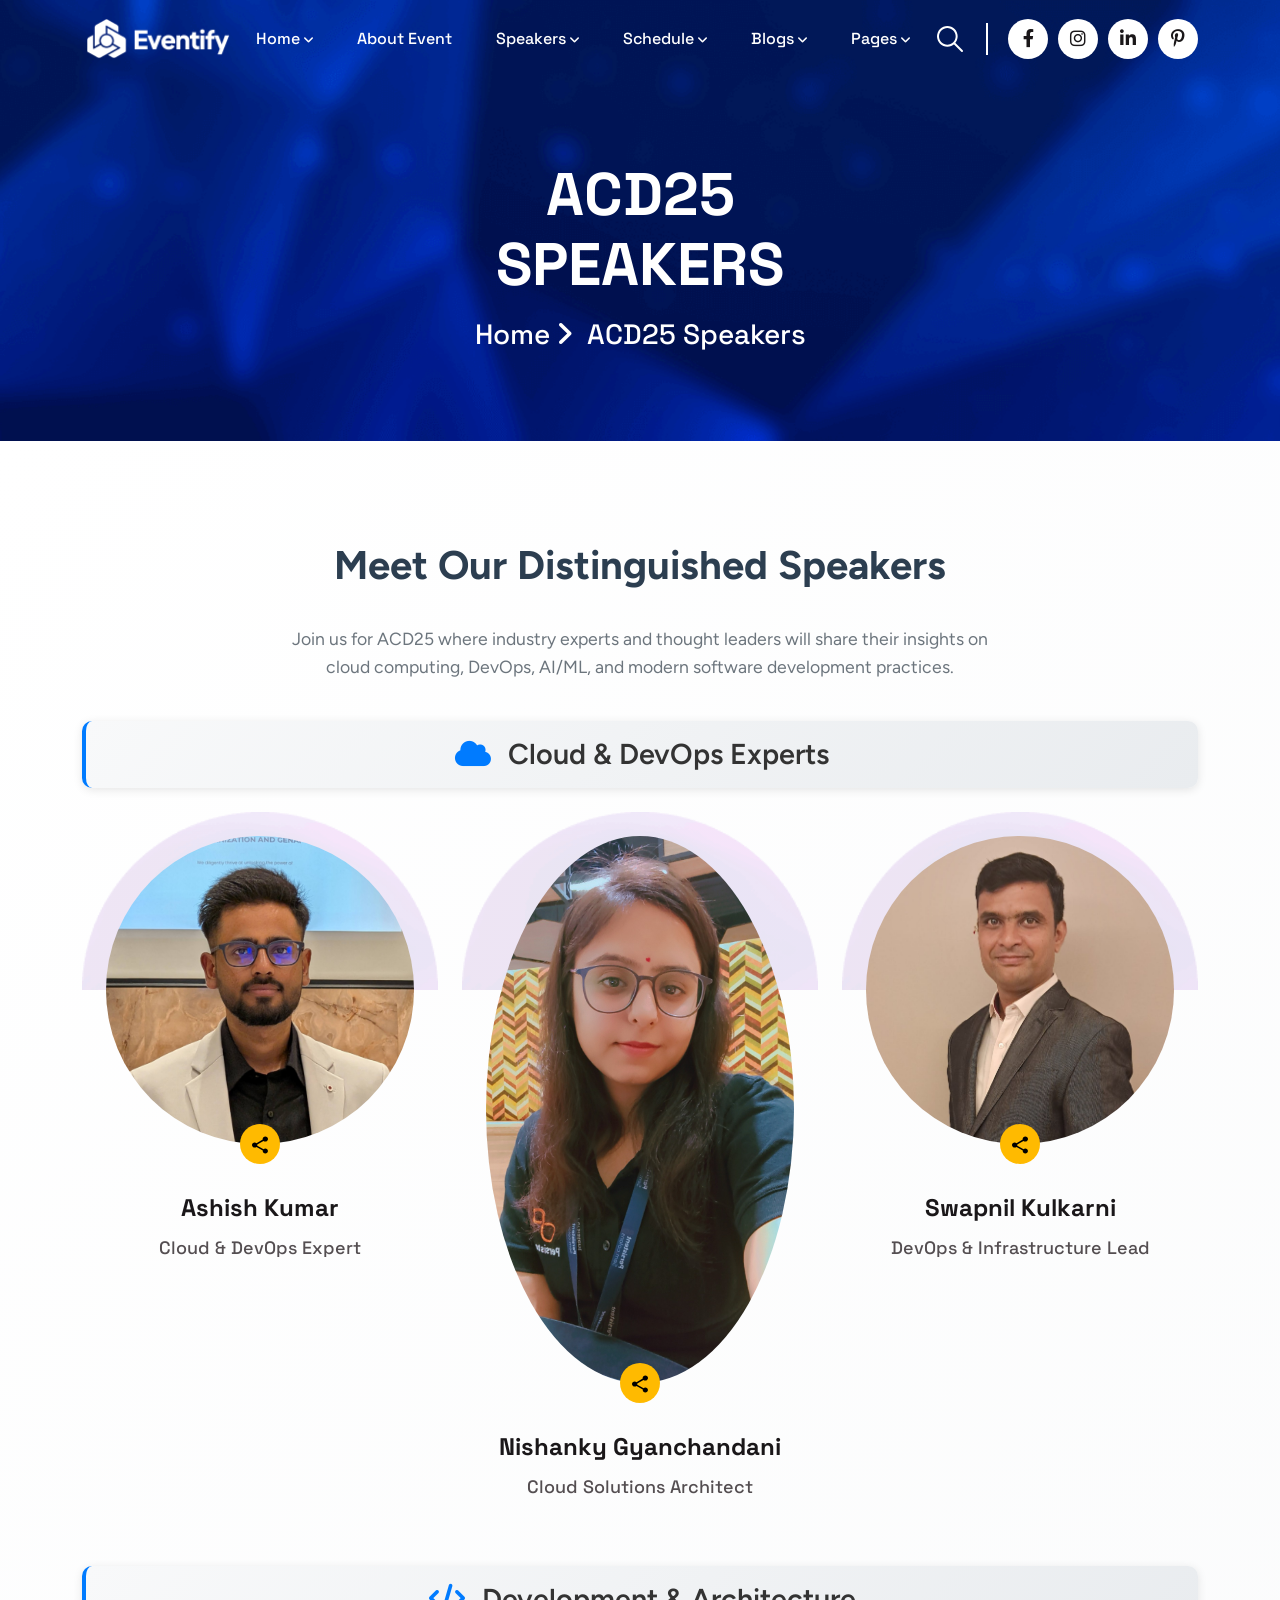
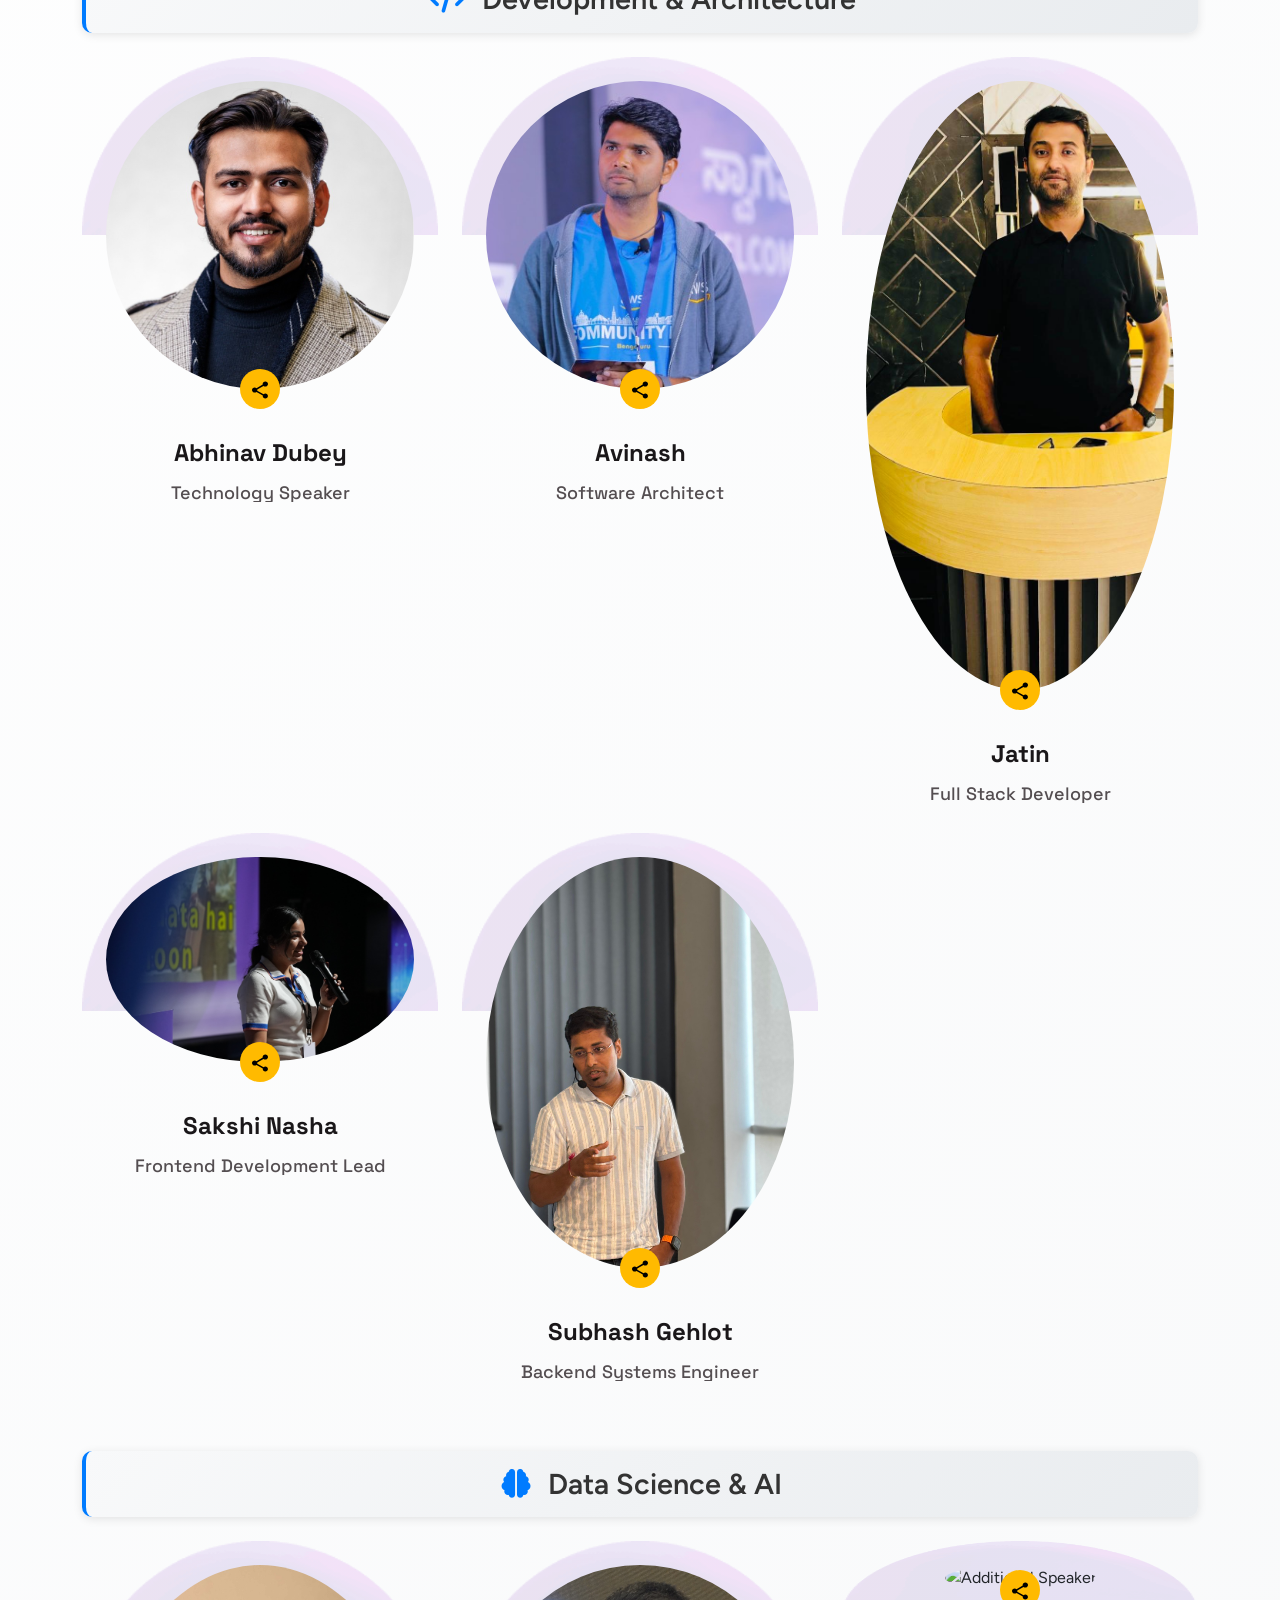
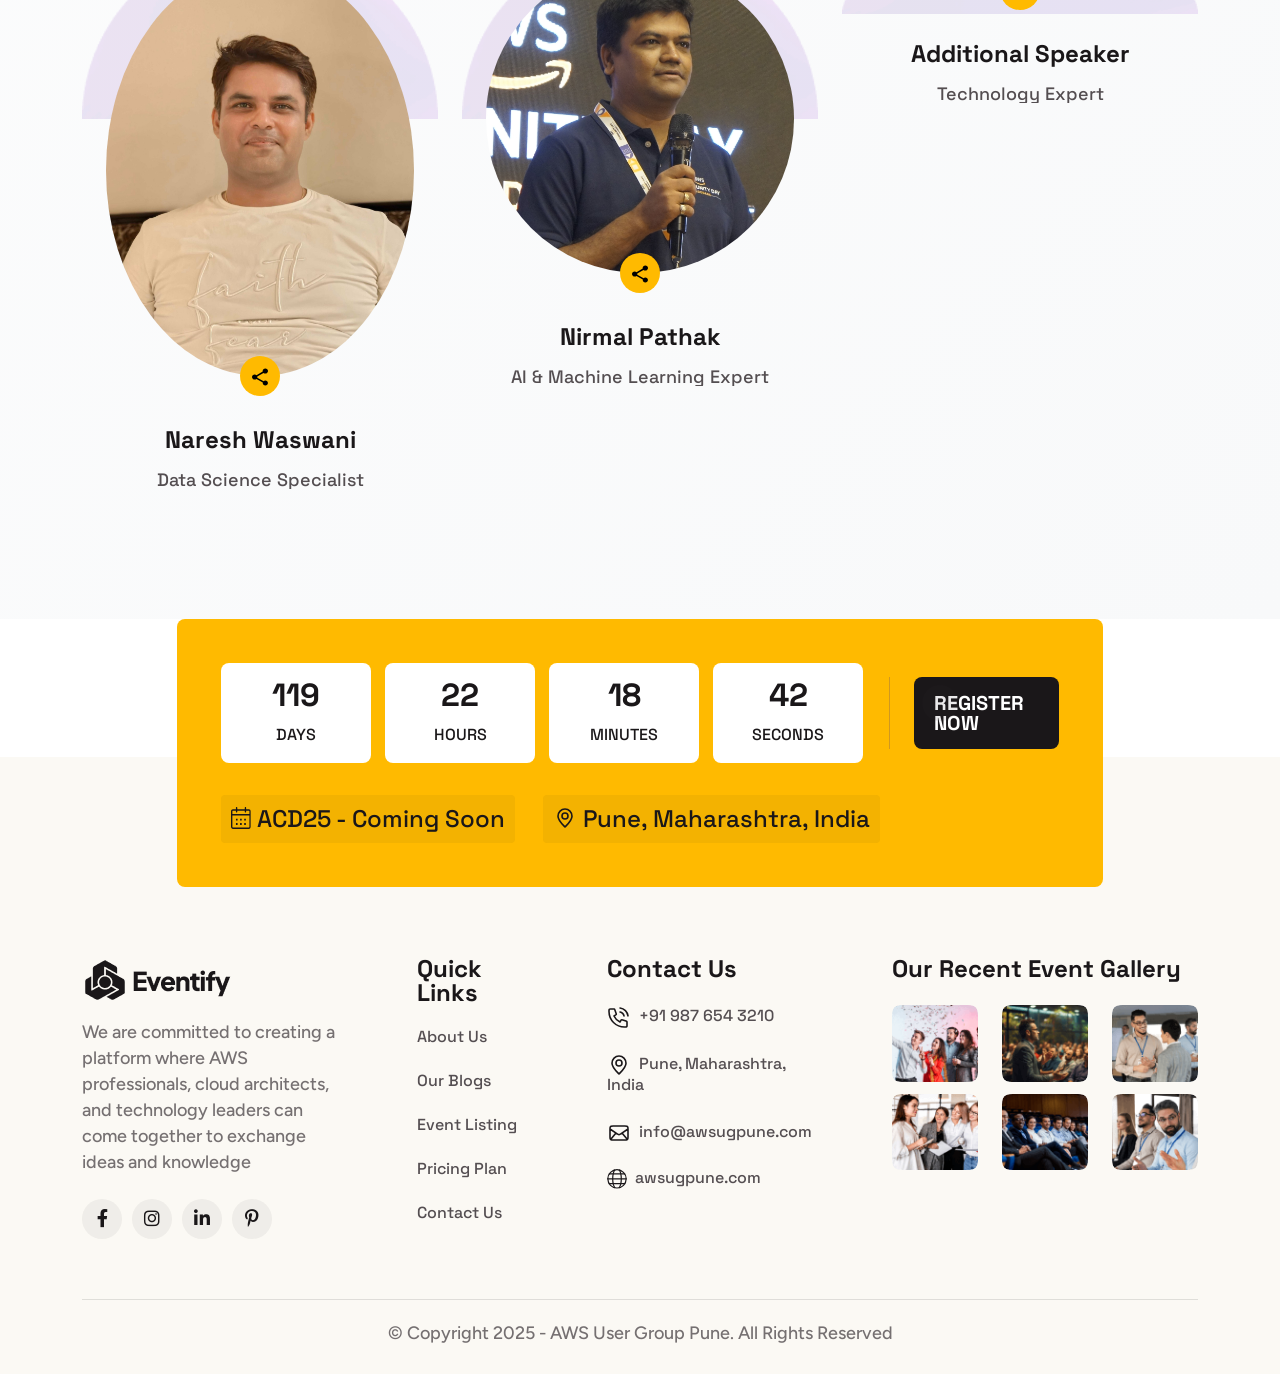
==== commit 99dddf76: "feat: update homepage and speakers; add Logitech MX sponsor assets and docs" ====
--- a/speakers.html
+++ b/speakers.html
@@ -3,7 +3,7 @@
 	<head>
 		<meta charset="UTF-8" />
 		<meta name="viewport" content="width=device-width, initial-scale=1.0" />
-		<title>Eventify- Event And Conference Theme</title>
+		<title>ACD25 - Our Speakers | AWS User Group Pune</title>
 
 		<!--=====FAB ICON=======-->
 		<link rel="shortcut icon" href="assets/img/logo/fav-logo1.png" />
@@ -23,6 +23,60 @@
 
 		<!--=====  JS SCRIPT LINK =======-->
 		<script src="assets/js/vendor/jquery-3.7.1.min.js"></script>
+		<style>
+			.speaker-category-title {
+				color: #333;
+				font-size: 1.8rem;
+				font-weight: 600;
+				margin-bottom: 2rem;
+				padding: 1rem 2rem;
+				background: linear-gradient(135deg, #f8f9fa 0%, #e9ecef 100%);
+				border-radius: 10px;
+				border-left: 4px solid #007bff;
+				box-shadow: 0 2px 10px rgba(0,0,0,0.1);
+			}
+			
+			.speaker-category-title i {
+				margin-right: 10px;
+				color: #007bff;
+			}
+			
+			.team-sperkers-section-area {
+				background: linear-gradient(135deg, #ffffff 0%, #f8f9fa 100%);
+			}
+			
+			.our-team-boxarea {
+				transition: transform 0.3s ease, box-shadow 0.3s ease;
+				border-radius: 15px;
+				overflow: hidden;
+			}
+			
+			.our-team-boxarea:hover {
+				transform: translateY(-5px);
+				box-shadow: 0 10px 30px rgba(0,0,0,0.15);
+			}
+			
+			.section-title h2 {
+				color: #2c3e50;
+				font-size: 2.5rem;
+				font-weight: 700;
+				margin-bottom: 1rem;
+			}
+			
+			.section-title p {
+				color: #6c757d;
+				font-size: 1.1rem;
+				line-height: 1.6;
+			}
+			
+			.space40 {
+				height: 40px;
+			}
+			
+			.mb-4 {
+				margin-bottom: 1.5rem;
+			}
+		</style>
 	</head>
 	<body class="homepage1-body">
 		<!-- Popup Section -->
@@ -428,9 +482,9 @@
 				<div class="row">
 					<div class="col-lg-5 m-auto">
 						<div class="heading1 text-center">
-							<h1>Our Speakers</h1>
+							<h1>ACD25 Speakers</h1>
 							<div class="space20"></div>
-							<a href="index.html">Home <i class="fa-solid fa-angle-right"></i> <span>Our Speakers</span></a>
+							<a href="index.html">Home <i class="fa-solid fa-angle-right"></i> <span>ACD25 Speakers</span></a>
 						</div>
 					</div>
 				</div>
@@ -441,14 +495,33 @@
 		<!--===== TEAM AREA STARTS =======-->
 		<div class="team-sperkers-section-area sp1">
 			<div class="container">
+				<!-- Section Header -->
 				<div class="row">
-					<div class="col-lg-3 col-md-6">
+					<div class="col-lg-8 m-auto">
+						<div class="section-title text-center">
+							<h2>Meet Our Distinguished Speakers</h2>
+							<div class="space20"></div>
+							<p>Join us for ACD25 where industry experts and thought leaders will share their insights on cloud computing, DevOps, AI/ML, and modern software development practices.</p>
+							<div class="space40"></div>
+						</div>
+					</div>
+				</div>
+
+				<!-- Cloud & DevOps Experts -->
+				<div class="row">
+					<div class="col-lg-12">
+						<h3 class="speaker-category-title text-center mb-4">
+							<i class="fa-solid fa-cloud"></i> Cloud & DevOps Experts
+						</h3>
+					</div>
+					
+					<div class="col-lg-4 col-md-6">
 						<div class="our-team-boxarea">
 							<div class="team-widget-area">
 								<img src="assets/img/elements/elements25.png" alt="" class="elements21" />
 								<img src="assets/img/elements/elements26.png" alt="" class="elements22" />
 								<div class="img1">
-									<img src="assets/img/all-images/team/team-img12.png" alt="" class="team-img4" />
+									<img src="assets/img/speakers/ashish kumar.jpg" alt="Ashish Kumar" class="team-img4" />
 									<div class="share">
 										<a href="#"><img src="assets/img/icons/share1.svg" alt="" /></a>
 									</div>
@@ -470,20 +543,20 @@
 							</div>
 							<div class="space28"></div>
 							<div class="content-area">
-								<a href="speakers-single.html">Alex Robertson</a>
+								<a href="speakers-single.html">Ashish Kumar</a>
 								<div class="space16"></div>
-								<p>UI/UX Designer</p>
-							</div>
-						</div>
-					</div>
-
-					<div class="col-lg-3 col-md-6">
+								<p>Cloud & DevOps Expert</p>
+							</div>
+						</div>
+					</div>
+
+					<div class="col-lg-4 col-md-6">
 						<div class="our-team-boxarea">
 							<div class="team-widget-area">
 								<img src="assets/img/elements/elements25.png" alt="" class="elements21" />
 								<img src="assets/img/elements/elements26.png" alt="" class="elements22" />
 								<div class="img1">
-									<img src="assets/img/all-images/team/team-img13.png" alt="" class="team-img4" />
+									<img src="assets/img/speakers/nishanky gyanchandani.jpg" alt="Nishanky Gyanchandani" class="team-img4" />
 									<div class="share">
 										<a href="#"><img src="assets/img/icons/share1.svg" alt="" /></a>
 									</div>
@@ -505,19 +578,20 @@
 							</div>
 							<div class="space28"></div>
 							<div class="content-area">
-								<a href="speakers-single.html">Alexy Sammony</a>
+								<a href="speakers-single.html">Nishanky Gyanchandani</a>
 								<div class="space16"></div>
-								<p>UI/UX Designer</p>
-							</div>
-						</div>
-					</div>
-					<div class="col-lg-3 col-md-6">
+								<p>Cloud Solutions Architect</p>
+							</div>
+						</div>
+					</div>
+
+					<div class="col-lg-4 col-md-6">
 						<div class="our-team-boxarea">
 							<div class="team-widget-area">
 								<img src="assets/img/elements/elements25.png" alt="" class="elements21" />
 								<img src="assets/img/elements/elements26.png" alt="" class="elements22" />
 								<div class="img1">
-									<img src="assets/img/all-images/team/team-img14.png" alt="" class="team-img4" />
+									<img src="assets/img/speakers/swapnil kulkarni.jpg" alt="Swapnil Kulkarni" class="team-img4" />
 									<div class="share">
 										<a href="#"><img src="assets/img/icons/share1.svg" alt="" /></a>
 									</div>
@@ -539,19 +613,31 @@
 							</div>
 							<div class="space28"></div>
 							<div class="content-area">
-								<a href="speakers-single.html">Kireon Pollardy</a>
+								<a href="speakers-single.html">Swapnil Kulkarni</a>
 								<div class="space16"></div>
-								<p>UI/UX Designer</p>
-							</div>
-						</div>
-					</div>
-					<div class="col-lg-3 col-md-6">
+								<p>DevOps & Infrastructure Lead</p>
+							</div>
+						</div>
+					</div>
+				</div>
+
+				<div class="space40"></div>
+
+				<!-- Development & Architecture -->
+				<div class="row">
+					<div class="col-lg-12">
+						<h3 class="speaker-category-title text-center mb-4">
+							<i class="fa-solid fa-code"></i> Development & Architecture
+						</h3>
+					</div>
+					
+					<div class="col-lg-4 col-md-6">
 						<div class="our-team-boxarea">
 							<div class="team-widget-area">
 								<img src="assets/img/elements/elements25.png" alt="" class="elements21" />
 								<img src="assets/img/elements/elements26.png" alt="" class="elements22" />
 								<div class="img1">
-									<img src="assets/img/all-images/team/team-img15.png" alt="" class="team-img4" />
+									<img src="assets/img/speakers/abhinav dubey.jpeg" alt="Abhinav Dubey" class="team-img4" />
 									<div class="share">
 										<a href="#"><img src="assets/img/icons/share1.svg" alt="" /></a>
 									</div>
@@ -573,19 +659,20 @@
 							</div>
 							<div class="space28"></div>
 							<div class="content-area">
-								<a href="speakers-single.html">Adresy Ineasta</a>
+								<a href="speakers-single.html">Abhinav Dubey</a>
 								<div class="space16"></div>
-								<p>UI/UX Designer</p>
-							</div>
-						</div>
-					</div>
-					<div class="col-lg-3 col-md-6">
+								<p>Technology Speaker</p>
+							</div>
+						</div>
+					</div>
+
+					<div class="col-lg-4 col-md-6">
 						<div class="our-team-boxarea">
 							<div class="team-widget-area">
 								<img src="assets/img/elements/elements25.png" alt="" class="elements21" />
 								<img src="assets/img/elements/elements26.png" alt="" class="elements22" />
 								<div class="img1">
-									<img src="assets/img/all-images/team/team-img16.png" alt="" class="team-img4" />
+									<img src="assets/img/speakers/avinash.jpg" alt="Avinash" class="team-img4" />
 									<div class="share">
 										<a href="#"><img src="assets/img/icons/share1.svg" alt="" /></a>
 									</div>
@@ -607,19 +694,20 @@
 							</div>
 							<div class="space28"></div>
 							<div class="content-area">
-								<a href="speakers-single.html">Alex Robertson</a>
+								<a href="speakers-single.html">Avinash</a>
 								<div class="space16"></div>
-								<p>UI/UX Designer</p>
-							</div>
-						</div>
-					</div>
-					<div class="col-lg-3 col-md-6">
+								<p>Software Architect</p>
+							</div>
+						</div>
+					</div>
+
+					<div class="col-lg-4 col-md-6">
 						<div class="our-team-boxarea">
 							<div class="team-widget-area">
 								<img src="assets/img/elements/elements25.png" alt="" class="elements21" />
 								<img src="assets/img/elements/elements26.png" alt="" class="elements22" />
 								<div class="img1">
-									<img src="assets/img/all-images/team/team-img17.png" alt="" class="team-img4" />
+									<img src="assets/img/speakers/jatin.jpg" alt="Jatin" class="team-img4" />
 									<div class="share">
 										<a href="#"><img src="assets/img/icons/share1.svg" alt="" /></a>
 									</div>
@@ -641,19 +729,20 @@
 							</div>
 							<div class="space28"></div>
 							<div class="content-area">
-								<a href="speakers-single.html">Alexy Sammony</a>
+								<a href="speakers-single.html">Jatin</a>
 								<div class="space16"></div>
-								<p>UI/UX Designer</p>
-							</div>
-						</div>
-					</div>
-					<div class="col-lg-3 col-md-6">
+								<p>Full Stack Developer</p>
+							</div>
+						</div>
+					</div>
+
+					<div class="col-lg-4 col-md-6">
 						<div class="our-team-boxarea">
 							<div class="team-widget-area">
 								<img src="assets/img/elements/elements25.png" alt="" class="elements21" />
 								<img src="assets/img/elements/elements26.png" alt="" class="elements22" />
 								<div class="img1">
-									<img src="assets/img/all-images/team/team-img18.png" alt="" class="team-img4" />
+									<img src="assets/img/speakers/sakshi nasha.jpg" alt="Sakshi Nasha" class="team-img4" />
 									<div class="share">
 										<a href="#"><img src="assets/img/icons/share1.svg" alt="" /></a>
 									</div>
@@ -675,19 +764,20 @@
 							</div>
 							<div class="space28"></div>
 							<div class="content-area">
-								<a href="speakers-single.html">Alexy Sammony</a>
+								<a href="speakers-single.html">Sakshi Nasha</a>
 								<div class="space16"></div>
-								<p>UI/UX Designer</p>
-							</div>
-						</div>
-					</div>
-					<div class="col-lg-3 col-md-6">
+								<p>Frontend Development Lead</p>
+							</div>
+						</div>
+					</div>
+
+					<div class="col-lg-4 col-md-6">
 						<div class="our-team-boxarea">
 							<div class="team-widget-area">
 								<img src="assets/img/elements/elements25.png" alt="" class="elements21" />
 								<img src="assets/img/elements/elements26.png" alt="" class="elements22" />
 								<div class="img1">
-									<img src="assets/img/all-images/team/team-img19.png" alt="" class="team-img4" />
+									<img src="assets/img/speakers/subhash gehlot.jpg" alt="Subhash Gehlot" class="team-img4" />
 									<div class="share">
 										<a href="#"><img src="assets/img/icons/share1.svg" alt="" /></a>
 									</div>
@@ -709,9 +799,125 @@
 							</div>
 							<div class="space28"></div>
 							<div class="content-area">
-								<a href="speakers-single.html">Adresy Ineasta</a>
+								<a href="speakers-single.html">Subhash Gehlot</a>
 								<div class="space16"></div>
-								<p>UI/UX Designer</p>
+								<p>Backend Systems Engineer</p>
+							</div>
+						</div>
+					</div>
+				</div>
+
+				<div class="space40"></div>
+
+				<!-- Data Science & AI -->
+				<div class="row">
+					<div class="col-lg-12">
+						<h3 class="speaker-category-title text-center mb-4">
+							<i class="fa-solid fa-brain"></i> Data Science & AI
+						</h3>
+					</div>
+					
+					<div class="col-lg-4 col-md-6">
+						<div class="our-team-boxarea">
+							<div class="team-widget-area">
+								<img src="assets/img/elements/elements25.png" alt="" class="elements21" />
+								<img src="assets/img/elements/elements26.png" alt="" class="elements22" />
+								<div class="img1">
+									<img src="assets/img/speakers/naresh waswani.jpg" alt="Naresh Waswani" class="team-img4" />
+									<div class="share">
+										<a href="#"><img src="assets/img/icons/share1.svg" alt="" /></a>
+									</div>
+									<ul>
+										<li>
+											<a href="#" class="icon1"><i class="fa-brands fa-facebook-f"></i></a>
+										</li>
+										<li>
+											<a href="#" class="icon2"><i class="fa-brands fa-linkedin-in"></i></a>
+										</li>
+										<li>
+											<a href="#" class="icon3"><i class="fa-brands fa-instagram"></i></a>
+										</li>
+										<li>
+											<a href="#" class="icon4"><i class="fa-brands fa-pinterest-p"></i></a>
+										</li>
+									</ul>
+								</div>
+							</div>
+							<div class="space28"></div>
+							<div class="content-area">
+								<a href="speakers-single.html">Naresh Waswani</a>
+								<div class="space16"></div>
+								<p>Data Science Specialist</p>
+							</div>
+						</div>
+					</div>
+
+					<div class="col-lg-4 col-md-6">
+						<div class="our-team-boxarea">
+							<div class="team-widget-area">
+								<img src="assets/img/elements/elements25.png" alt="" class="elements21" />
+								<img src="assets/img/elements/elements26.png" alt="" class="elements22" />
+								<div class="img1">
+									<img src="assets/img/speakers/Nirmal Pathak.jpg" alt="Nirmal Pathak" class="team-img4" />
+									<div class="share">
+										<a href="#"><img src="assets/img/icons/share1.svg" alt="" /></a>
+									</div>
+									<ul>
+										<li>
+											<a href="#" class="icon1"><i class="fa-brands fa-facebook-f"></i></a>
+										</li>
+										<li>
+											<a href="#" class="icon2"><i class="fa-brands fa-linkedin-in"></i></a>
+										</li>
+										<li>
+											<a href="#" class="icon3"><i class="fa-brands fa-instagram"></i></a>
+										</li>
+										<li>
+											<a href="#" class="icon4"><i class="fa-brands fa-pinterest-p"></i></a>
+										</li>
+									</ul>
+								</div>
+							</div>
+							<div class="space28"></div>
+							<div class="content-area">
+								<a href="speakers-single.html">Nirmal Pathak</a>
+								<div class="space16"></div>
+								<p>AI & Machine Learning Expert</p>
+							</div>
+						</div>
+					</div>
+
+					<div class="col-lg-4 col-md-6">
+						<div class="our-team-boxarea">
+							<div class="team-widget-area">
+								<img src="assets/img/elements/elements25.png" alt="" class="elements21" />
+								<img src="assets/img/elements/elements26.png" alt="" class="elements22" />
+								<div class="img1">
+									<img src="assets/img/speakers/WhatsApp Image 2025-08-07 at 06.39.47_ddb04c2e.jpg" alt="Additional Speaker" class="team-img4" />
+									<div class="share">
+										<a href="#"><img src="assets/img/icons/share1.svg" alt="" /></a>
+									</div>
+									<ul>
+										<li>
+											<a href="#" class="icon1"><i class="fa-brands fa-facebook-f"></i></a>
+										</li>
+										<li>
+											<a href="#" class="icon2"><i class="fa-brands fa-linkedin-in"></i></a>
+										</li>
+										<li>
+											<a href="#" class="icon3"><i class="fa-brands fa-instagram"></i></a>
+										</li>
+										<li>
+											<a href="#" class="icon4"><i class="fa-brands fa-pinterest-p"></i></a>
+										</li>
+									</ul>
+								</div>
+							</div>
+							<div class="space28"></div>
+							<div class="content-area">
+								<a href="speakers-single.html">Additional Speaker</a>
+								<div class="space16"></div>
+								<p>Technology Expert</p>
 							</div>
 						</div>
 					</div>
@@ -749,15 +955,15 @@
 									</div>
 								</div>
 								<div class="btn-area1">
-									<a href="pricing-plan.html" class="vl-btn1">Buy Ticket</a>
+									<a href="pricing-plan.html" class="vl-btn1">Register Now</a>
 								</div>
 							</div>
 							<ul>
 								<li>
-									<a href="#"><img src="assets/img/icons/calender1.svg" alt="" />30 January 2025 - 6pm to 11:30pm</a>
+									<a href="#"><img src="assets/img/icons/calender1.svg" alt="" />ACD25 - Coming Soon</a>
 								</li>
 								<li class="m-0">
-									<a href="#"><img src="assets/img/icons/location1.svg" alt="" />Secret Location In The UK</a>
+									<a href="#"><img src="assets/img/icons/location1.svg" alt="" />Pune, Maharashtra, India</a>
 								</li>
 							</ul>
 						</div>
@@ -796,15 +1002,15 @@
 									</div>
 								</div>
 								<div class="btn-area1">
-									<a href="pricing-plan.html" class="vl-btn1">Buy Ticket</a>
+									<a href="pricing-plan.html" class="vl-btn1">Register Now</a>
 								</div>
 							</div>
 							<ul>
 								<li>
-									<a href="#"><img src="assets/img/icons/calender1.svg" alt="" />30 January 2025 - 6pm to 11:30pm</a>
+									<a href="#"><img src="assets/img/icons/calender1.svg" alt="" />ACD25 - Coming Soon</a>
 								</li>
 								<li class="m-0">
-									<a href="#"><img src="assets/img/icons/location1.svg" alt="" />Secret Location In The UK</a>
+									<a href="#"><img src="assets/img/icons/location1.svg" alt="" />Pune, Maharashtra, India</a>
 								</li>
 							</ul>
 						</div>
@@ -822,7 +1028,7 @@
 						<div class="footer-logo-area">
 							<img src="assets/img/logo/logo2.png" alt="" />
 							<div class="space16"></div>
-							<p>We are committed to creating a platform where business leaders, innovators, and professionals can come together to exchange ideas</p>
+							<p>We are committed to creating a platform where AWS professionals, cloud architects, and technology leaders can come together to exchange ideas and knowledge</p>
 							<div class="space24"></div>
 							<ul>
 								<li>
@@ -858,16 +1064,16 @@
 							<h3>Contact Us</h3>
 							<ul>
 								<li>
-									<a href="tel:+11234567890"><img src="assets/img/icons/phn1.svg" alt="" />+1 123 456 7890</a>
+									<a href="tel:+919876543210"><img src="assets/img/icons/phn1.svg" alt="" />+91 987 654 3210</a>
 								</li>
 								<li>
-									<a href="#"><img src="assets/img/icons/location1.svg" alt="" />Secret Location In The UK</a>
+									<a href="#"><img src="assets/img/icons/location1.svg" alt="" />Pune, Maharashtra, India</a>
 								</li>
 								<li>
-									<a href="mailto:eventifyevent@gmail.com"><img src="assets/img/icons/mail1.svg" alt="" />eventifyevent@gmail.com</a>
+									<a href="mailto:info@awsugpune.com"><img src="assets/img/icons/mail1.svg" alt="" />info@awsugpune.com</a>
 								</li>
 								<li>
-									<a href="#"> <img src="assets/img/icons/world1.svg" alt="" />eventifyevent.com</a>
+									<a href="#"> <img src="assets/img/icons/world1.svg" alt="" />awsugpune.com</a>
 								</li>
 							</ul>
 						</div>
@@ -933,7 +1139,7 @@
 				<div class="row">
 					<div class="col-lg-12">
 						<div class="copyright">
-							<p>&copy; Copyright 2024 -Eventify. All Right Reserved</p>
+							<p>&copy; Copyright 2025 - AWS User Group Pune. All Rights Reserved</p>
 						</div>
 					</div>
 				</div>
--- a/assets/css/main.css
+++ b/assets/css/main.css
@@ -12,7 +12,110 @@
 a, a:hover {
   text-decoration: none;
 }
-
+/* Organizer & Lead Volunteer photo transition */
+.team-member img {
+  transition: transform 0.4s cubic-bezier(.4,2,.6,1), box-shadow 0.4s, filter 0.4s;
+  box-shadow: 0 2px 16px rgba(0,0,0,0.10);
+}
+.team-member img:hover {
+  transform: scale(1.07) rotate(-2deg);
+  box-shadow: 0 8px 32px rgba(0,0,0,0.18);
+  filter: brightness(1.08);
+}
+
+/* Speaker Section Styles */
+.speakers-section {
+  background: #fff;
+}
+
+.speaker-card {
+  transition: transform 0.3s ease;
+}
+
+.speaker-card:hover {
+  transform: translateY(-5px);
+}
+
+.speaker-image-container {
+  position: relative;
+  display: inline-block;
+}
+
+.speaker-image-container img {
+  transition: all 0.3s ease;
+}
+
+.speaker-image-container:hover img {
+  filter: brightness(0.7);
+}
+
+.linkedin-overlay {
+  position: absolute;
+  top: 50%;
+  left: 50%;
+  transform: translate(-50%, -50%);
+  opacity: 0;
+  transition: opacity 0.3s ease;
+  background: rgba(0, 123, 255, 0.9);
+  border-radius: 50%;
+  width: 60px;
+  height: 60px;
+  display: flex;
+  align-items: center;
+  justify-content: center;
+  cursor: pointer;
+  z-index: 10;
+}
+
+.speaker-image-container:hover .linkedin-overlay {
+  opacity: 1;
+}
+
+.linkedin-overlay:hover {
+  background: rgba(0, 123, 255, 1);
+  transform: translate(-50%, -50%) scale(1.1);
+}
+
+.speakers-grid,
+.co-speakers-grid {
+  display: grid;
+  grid-template-columns: repeat(auto-fit, minmax(250px, 1fr));
+  gap: 40px;
+  justify-items: center;
+}
+
+@media (max-width: 768px) {
+  .speakers-grid,
+  .co-speakers-grid {
+    grid-template-columns: repeat(auto-fit, minmax(200px, 1fr));
+    gap: 30px;
+  }
+}
+.organizers-section,
+.organizers-section h2,
+.organizers-section h3,
+.organizers-section h4,
+.organizers-section p,
+.organizers-section .team-member,
+.footer1-section-area,
+.footer1-section-area h4,
+.footer1-section-area p,
+.footer1-section-area a,
+.footer1-section-area ul,
+.footer1-section-area li,
+.themes-section,
+.themes-section h1,
+.themes-section h2,
+.themes-section h3,
+.themes-section h4,
+.themes-section h5,
+.themes-section h6,
+.themes-section p,
+.themes-section a,
+.themes-section li
+{
+      font-family: 'Space Grotesk', Arial, Helvetica, sans-serif !important;
+}
 ul {
   padding: 0;
   margin: 0;
@@ -1788,7 +1891,7 @@
 }
 .pricing-plan-section-area .pricing-boxarea {
   border-radius: 8px;
-  background: rgba(255, 255, 255, 0.06);
+  background: rgba(51, 2, 228, 0.06);
   position: relative;
   z-index: 1;
   text-align: center;
@@ -1881,7 +1984,7 @@
 }
 .pricing-lan-section-area .pricing-boxarea {
   border-radius: 8px;
-  background: #F2F4FF;
+  background: #00008B; 
   position: relative;
   z-index: 1;
   border-radius: 8px;
@@ -1899,13 +2002,14 @@
   padding: 8px 10px;
   display: inline-block;
   background-image: url(../img/bg/others-bg3.png);
+
   background-position: center;
   background-repeat: no-repeat;
   background-size: cover;
   border-radius: 4px;
 }
 .pricing-lan-section-area .pricing-boxarea h2 {
-  color: var(--ztc-text-text-2);
+  color: var(--ztc-text-text-1);
   font-family: var(--ztc-family-font1);
   font-size: var(--ztc-font-size-font-s44);
   font-style: normal;
@@ -1914,7 +2018,7 @@
   text-transform: capitalize;
 }
 .pricing-lan-section-area .pricing-boxarea h2 span {
-  color: var(--ztc-text-text-3);
+  color: var(--ztc-text-text-1);
   font-family: var(--ztc-family-font1);
   font-size: var(--ztc-font-size-font-s18);
   font-style: normal;
@@ -1924,7 +2028,7 @@
   display: inline-block;
 }
 .pricing-lan-section-area .pricing-boxarea ul li {
-  color: var(--ztc-text-text-2);
+  color: var(--ztc-text-text-1);
   font-family: var(--ztc-family-font1);
   font-size: var(--ztc-font-size-font-s16);
   font-style: normal;
@@ -24208,4 +24312,57 @@
   transition: all 0.4s;
 }
 
-/*============= MEMORY CSS AREA ===============*//*# sourceMappingURL=main.css.map */+/* Make countdown timer boxes more dark and text more readable */
+#event-countdown .countdown-box {
+  background: #00008B !important; /* much darker background */
+  border-radius: 10px;
+  padding: 18px 12px;
+  min-width: 80px;
+
+  box-shadow: 0 2px 8px rgba(251, 95, 252, 1);
+   z-index: 9999; 
+}
+
+#event-countdown .countdown-box span,
+#event-countdown .countdown-box div {
+  color: rgba(255, 192, 0, 1)!important; /* ensure text is readable on dark bg */
+}
+
+
+/*============= MEMORY CSS AREA ===============*/
+
+/* Header hover overrides for homepage4 main menu (works with current markup without .header-elements) */
+html { scroll-behavior: smooth; }
+.header-area.homepage4 .main-menu ul li > a {
+  transition: color 0.2s ease;
+  font-size: 18px;
+  position: relative;
+}
+.header-area.homepage4 .main-menu ul li > a::after {
+  content: "";
+  position: absolute;
+  left: 12px;
+  right: 12px;
+  height: 3px;
+  bottom: -10px;
+  background: var(--ztc-text-text-13);
+  border-radius: 3px;
+  transform: scaleX(0);
+  transform-origin: center;
+  opacity: 0;
+  transition: transform 0.25s ease, opacity 0.25s ease;
+}
+.header-area.homepage4 .main-menu ul li:hover > a::after,
+.header-area.homepage4 .main-menu ul li > a.active::after {
+  transform: scaleX(1);
+  opacity: 1;
+}
+.header-area.homepage4 .main-menu ul li:hover > a {
+  color: var(--ztc-text-text-13) !important; /* override inline color */
+}
+.header-area.homepage4 .main-menu ul li > a:focus-visible {
+  outline: none;
+  color: var(--ztc-text-text-13) !important;
+}
+
+/*# sourceMappingURL=main.css.map */
